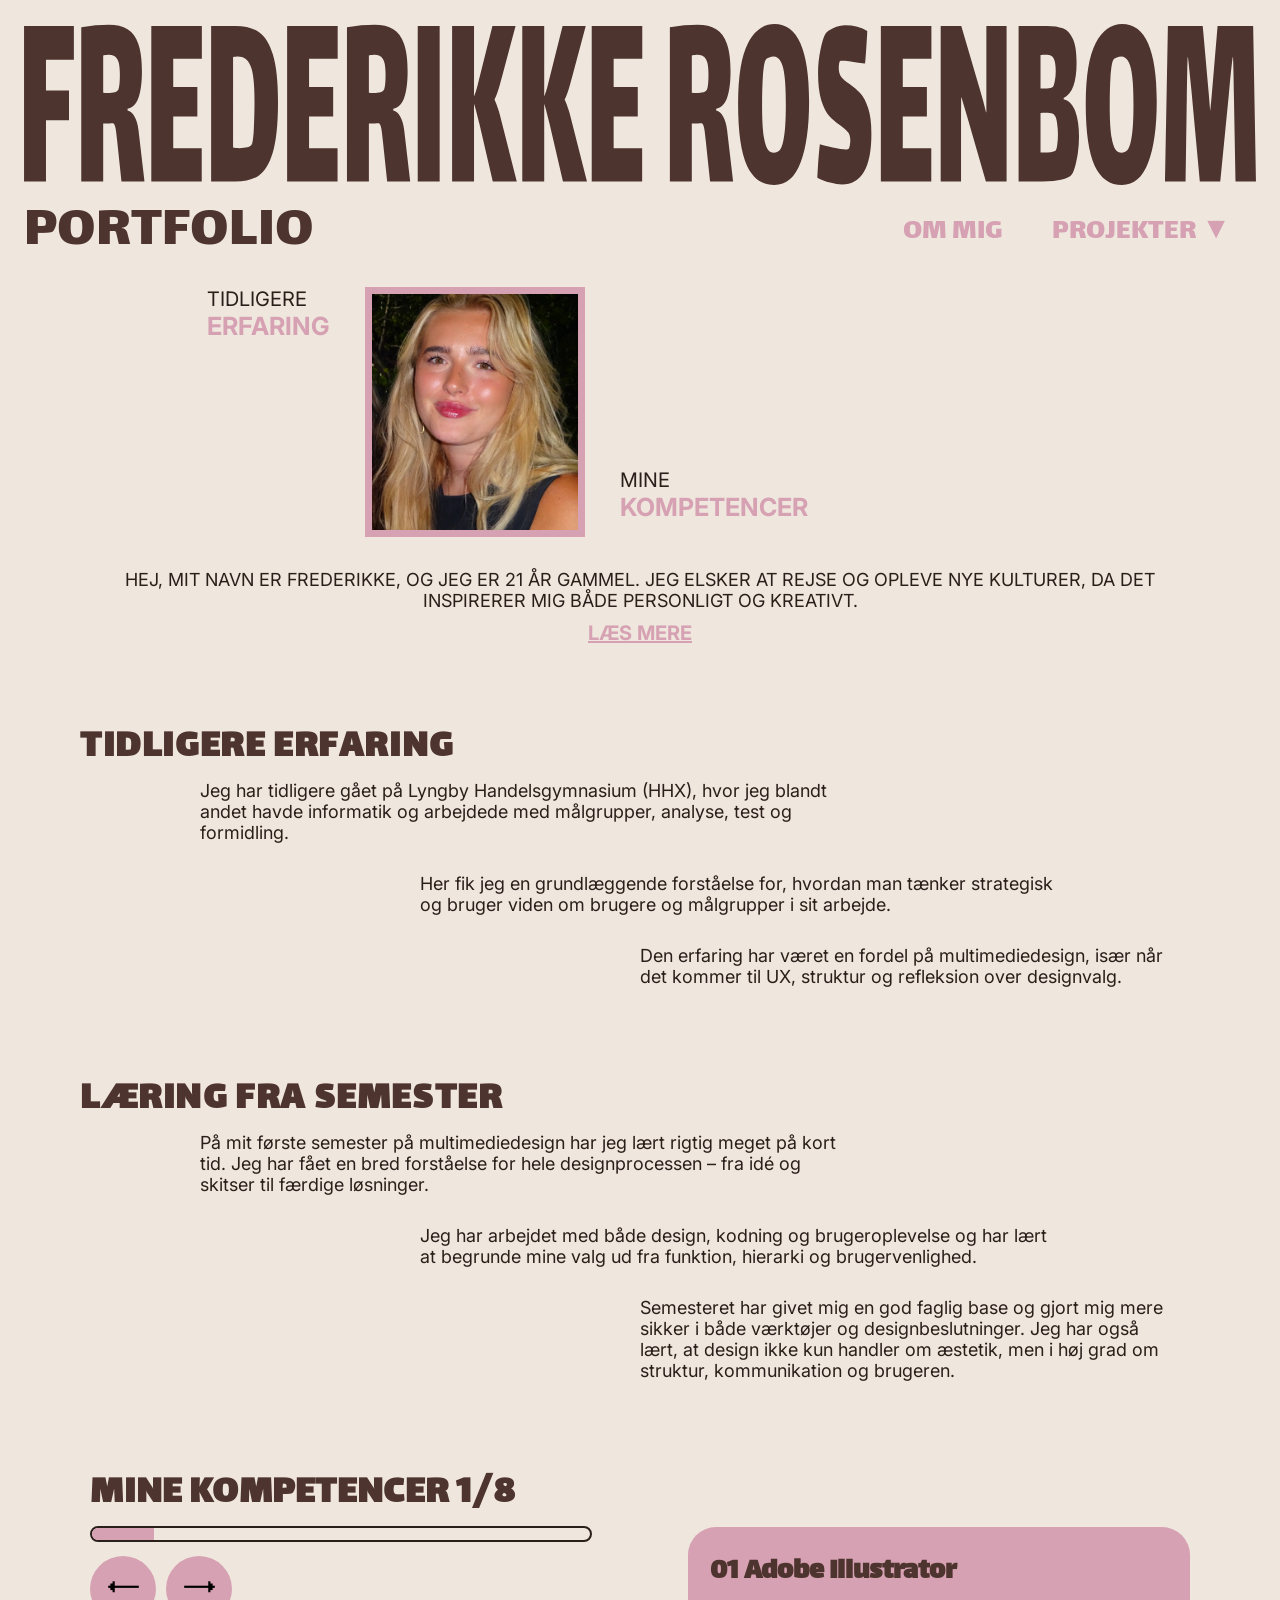
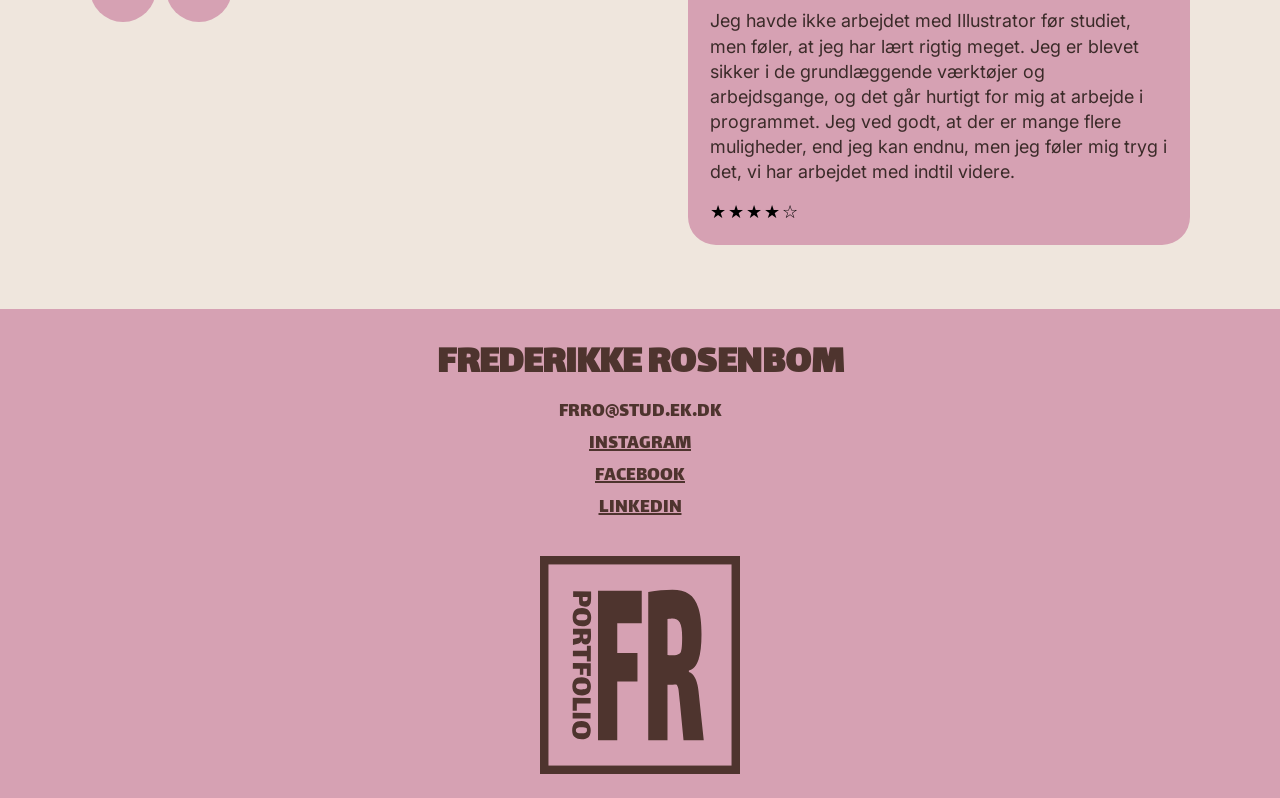
==== om-mig.html @ af4ac368 "Add files via upload" ====
<!DOCTYPE html>
<html lang="da">

<head>
    <meta charset="UTF-8">
    <meta name="viewport" content="width=device-width, initial-scale=1.0, viewport-fit=cover">
    <link rel="stylesheet" href="css/reset.css" />
    <link rel="stylesheet" href="css/custom.css" />
    <link rel="stylesheet" href="css/burger.css" />
    <link rel="stylesheet" href="css/style.css" />
    <link rel="stylesheet" href="css/general.css" />
    <link rel="stylesheet" href="css/fonts.css" />
    <link rel="icon" type="image/png" href="img/favicon_io/favicon-32x32.png" />
    <link rel="preconnect" href="https://fonts.googleapis.com">
    <link rel="preconnect" href="https://fonts.gstatic.com" crossorigin>
    <link href="https://fonts.googleapis.com/css2?family=Lalezar&display=swap" rel="stylesheet">
    <link
        href="https://fonts.googleapis.com/css2?family=Inter:ital,opsz,wght@0,14..32,100..900;1,14..32,100..900&display=swap"
        rel="stylesheet">
    <title>F.R PORTFOLIO</title>
</head>

<body>
    <header>
        <a href="index.html"><img src="img/forside/name.svg" alt="heading-frederikke-rosenbom"></a>
        <div class="navigation">
            <div class="logo">
                <a href="index.html"> PORTFOLIO </a>
            </div>
            <nav>
                <ul class="menu">
                    <li><a class="menuItem menuItem1" href="index.html">FORSIDE</a></li>
                    <li class="menuItem2"><a class="menuItem" href="om-mig.html">OM MIG</a></li>
                    <li><a class="menuItem menuItem3" href="#">PROJEKTER ▼</a>
                        <ul class="dropdown">
                            <li><a href="tema1.html">TEMA 1: INTRO UGE</a></li>
                            <li><a href="tema2.html">TEMA 2: WEB</a></li>
                            <li><a href="tema3.html">TEMA 3: UX/UI</a></li>
                            <li><a href="tema4.html">TEMA 4: ANIMATION</a></li>
                            <li><a href="tema5.html">TEMA 5: INDHOLD</a></li>
                        </ul>
                    </li>
                </ul>

                <button class="burger">
                    <span class="line"></span>
                    <span class="line"></span>
                    <span class="line"></span>
                </button>

            </nav>
        </div>
    </header>
    <main>
        <div class="om-mig1">
            <img src="img/ommig/mig.webp" alt="billede-af-frederikke">
            <p class="erfaring-link">TIDLIGERE <br><a href="#erfaring">ERFARING</a></p>
            <p class="kompetence-link">MINE <br><a href="#skills">KOMPETENCER</a></p>
        </div>
        <div class="om-mig-tekst">
            <div class="om-mig-tekst1">
                <p class="om-mig-tekst-p1">Hej, mit navn er Frederikke, og jeg er 21 år gammel. Jeg elsker at rejse og
                    opleve nye kulturer, da det
                    inspirerer mig
                    både personligt og kreativt.</p>
                <a href="#" id="mere-link">LÆS MERE</a>
            </div>
            <div id="mere">
                <h4>INSPIRATION</h4>
                <p>Jeg bliver især inspireret af farver, stemninger og måden design og kommunikation bruges forskelligt
                    rundt omkring i
                    verden, og jeg tager ofte den inspiration med mig ind i mit eget kreative arbejde.
                </p>
                <h4>FRITID</h4>
                <p>
                    I min fritid arbejder jeg som reformer-instruktør, og derudover bruger jeg meget tid på små kreative
                    hobbyer. Jeg elsker
                    at være kreativ på mange forskellige måder – alt fra at hækle og strikke til at tegne, lave smykker
                    og
                    eksperimentere
                    med andre kreative projekter. For mig handler kreativitet både om at fordybe sig og om at have
                    frihed
                    til at prøve nye
                    ting af.
                </p>
                <h4>GENERELT</h4>
                <p>
                    Jeg er generelt en kreativ person, som godt kan lide at arbejde visuelt og skabe løsninger, der både
                    har
                    personlighed og
                    fungerer i praksis. Jeg går meget op i detaljen, men også i helheden, og jeg kan godt lide at finde
                    balancen mellem
                    æstetik, stemning og funktion.
                </p>
                <a href="#" id="mindre-link">VIS MINDRE</a>
            </div>
        </div>
        <div id="erfaring">
            <h2>TIDLIGERE ERFARING</h2>
            <div class="erfaring-tekst">
                <p class="erfaring1">Jeg har tidligere gået på Lyngby Handelsgymnasium (HHX), hvor jeg blandt andet
                    havde
                    informatik og
                    arbejdede med
                    målgrupper, analyse, test og formidling. </p>
                <p class="erfaring2">Her fik jeg en grundlæggende forståelse for, hvordan man tænker
                    strategisk og
                    bruger viden om brugere og målgrupper i sit arbejde. </p>
                <p class="erfaring3">Den erfaring har været en fordel på
                    multimediedesign, især når det
                    kommer til UX, struktur og refleksion over designvalg.</p>
            </div>
        </div>

        <div id="learned">
            <h2>LÆRING FRA SEMESTER</h2>
            <div class="lesson-tekst">
                <p class="lesson1">På mit første semester på multimediedesign har jeg lært rigtig meget på kort tid. Jeg
                    har
                    fået en bred
                    forståelse for
                    hele designprocessen – fra idé og skitser til færdige løsninger.
                </p>
                <p class="lesson2">Jeg har arbejdet med både design,
                    kodning og
                    brugeroplevelse og har lært at begrunde mine valg ud fra funktion, hierarki og brugervenlighed.
                </p>
                <p class="lesson3"> Semesteret har givet mig en god faglig base og gjort mig mere sikker i både
                    værktøjer og
                    designbeslutninger. Jeg har
                    også lært, at design ikke kun handler om æstetik, men i høj grad om struktur, kommunikation og
                    brugeren.
                </p>
            </div>
        </div>

        <!-- kompetencer -->
        <div id="skills" class="skills">
            <div class="top">
                <h2>MINE KOMPETENCER <span id="page">1</span>/<span id="total">0</span></h2>

                <div class="bar">
                    <div class="bar-fill" id="barFill"></div>
                </div>

                <div class="nav">
                    <button id="prev" aria-label="Forrige">⭠</button>
                    <button id="next" aria-label="Næste">⭢</button>

                </div>
            </div>

            <div class="skills-card" aria-live="polite">
                <h3 id="title"></h3>
                <p id="text"></p>
                <div class="stars" id="stars"></div>
            </div>
        </div>




    </main>
    <footer>
        <h3>FREDERIKKE ROSENBOM</h3>
        <ul class="footer1">
            <li>FRRO@STUD.EK.DK</li>
        </ul>
        <ul class="footer2">
            <li><a href="https://www.instagram.com/frederikkerosenbom/">INSTAGRAM</a></li>
            <li><a href="https://www.facebook.com/frederikkeamalie.rosenbom">FACEBOOK</a></li>
            <li><a href="https://www.linkedin.com/in/frederikke-rosenbom-70000821b/">LINKEDIN</a></li>
        </ul>
        <img src="img/logo/logo.svg" alt="logo-f-r-portfolio">
    </footer>
    <script src="js/burger.js"></script>
    <script src="js/skills.js"></script>
    <script src="js/showMoreMe.js"></script>
    <script src="js/skip-home.js"></script>

</body>

</html>
---- css/custom.css ----
:root {
  --accent-color-rosa: #d6a1b3;
  --bg-color-beige: #efe6dd;
  --header-color-brown: #4e342e;
  --burger-bg-color-creme: #f8f3ef;
  --text-color-darkbrown: #2b1f1b;
  --hover-color-plum: #8b3a5a;
  --footer-bg-color: #d6a1b3;
  --font-lalezar: "Lalezar";
  --font-inter: "Inter";

  /**stack cards**/

  --cards: 6;
  --cardHeight: fit-content;
  --cardTopPadding: 4.5em;
  --cardMargin: 4vw;
}
---- css/burger.css ----
.burger {
  width: 40px;
  height: 20px;
  cursor: pointer;
}

.burger .line {
  display: block;
  width: 100%;
  height: 3px;
  background-color: var(--accent-color-rosa);
  margin-bottom: 5px;
  transition: 0.2s linear;
  border-radius: 20px;
}

.menu {
  display: none;
}

.burger {
  display: block;
  background-color: transparent;
  border: 0;
  flex: 0 0 auto;
}
.burger.active .line:nth-child(1) {
  transform: rotate(30deg) translate(2px, 10px);
  transition: 0.2s linear;
  background-color: var(--hover-color-plum);
}
.burger.active .line:nth-child(2) {
  opacity: 0;
  transition: 0.15s linear;
  background-color: var(--hover-color-plum);
}
.burger.active .line:nth-child(3) {
  transform: rotate(-30deg) translate(1px, -6px);
  transition: 0.2s linear;
  background-color: var(--hover-color-plum);
}
nav.active .menu {
  display: block;
  background-color: var(--burger-bg-color-creme);
  position: absolute;
  top: 3.6rem;
  right: 0;
  width: clamp(200px, 50vw, 400px);
  margin-top: 8px;
  margin-right: 10px;
  padding-top: 40px;
  border: 5px solid;
  border-color: var(--accent-color-rosa);
  padding-bottom: 20px;
}

header > nav li > a:after {
  content: "";
}
nav.active .menu li {
  margin: 0px 10px;
}

nav.active .menu .menuItem3 {
  text-decoration: none;
  font-size: 20px;
  color: var(--header-color-brown);
}

nav.active .menu .menuItem2 {
  margin-bottom: 1rem;
}
nav.active .menu .dropdown a {
  font-size: 16px;
}

nav.active .menu li {
  font-size: 18px;
  font-family: var(--font-lalezar);
  color: var(--hover-color-plum);
  letter-spacing: 0.02em;
}

@media (width > 712px) {
  .burger {
    display: none;
  }
}
---- css/style.css ----
/*********forside**********/
/*hero sektion*/
/**animation 1***/

.hero-box-styling {
  scale: 0.2;

  display: flex;
  justify-self: center;
  position: relative;
  overflow: hidden;
  position: fixed;
  left: 0%;
  top: 45%;

  transform-origin: center;
}

.hero-box-styling2 {
  display: flex;
  justify-self: center;
  position: relative;
  overflow: hidden;
  position: fixed;
  left: 0%;
  top: 45%;

  transform-origin: center;
  scale: 0.9;
}

.rise {
  animation: rise 0.6s forwards;
}

@keyframes rise {
  from {
    transform: translateY(100%);
  }
  to {
    transform: translateY(0%);
  }
}

/**animation 2***/
.scaleUp {
  /* kør kun én gang og bliv i slut-tilstand */
  animation: scaleUp 0.8s ease-out forwards;
}

@keyframes scaleUp {
  from {
    scale: 0.2;
  }
  to {
    scale: 0.9;
  }
}

/**animation 3***/

.moveUp {
  animation: moveUp 0.8s forwards;
  overflow: visible;
}

@keyframes moveUp {
  to {
    top: 2%;
  }
}

/**animation 4: nav***/
.navigation-box {
  border: 1px #2b1f1b;
  overflow: hidden;
}

.navRise {
  animation: navRise 0.6s forwards;
}

@keyframes navRise {
  from {
    transform: translateY(100%);
    opacity: 0;
  }
  to {
    transform: translateY(0%);
    opacity: 1;
  }
}
/**animation 5: content***/
.fadeIn {
  animation: fadeIn 0.8s ease-out forwards;
}
.fadeInSlow {
  animation: fadeIn 3s ease-out forwards;
}
@keyframes fadeIn {
  from {
    opacity: 0;
  }
  to {
    opacity: 1;
  }
}
/*karrusel*/
.karrusel-slide img {
  height: 175px;
  width: auto;
}

.karrusel-slide {
  display: flex;
  width: max-content;
  gap: 20px;
  animation: carrusel 40s linear infinite;
}

.karrusel {
  overflow: hidden;
  margin-inline: 1.5rem;
  mask-image: linear-gradient(to right, transparent, black 20%, black 80%, transparent);
}

@keyframes carrusel {
  from {
    transform: translateX(0);
  }
  to {
    transform: translateX(-50%); /* Flytter elementet til venstre med 50% af sin bredde - bruges når man har to ens blokke*/
  }
}
/*tekst*/
.velkomst {
  text-align: center;
  font-weight: 600;
  margin-inline: 1rem;
  margin-top: 3rem;
  font-size: 13px;
  letter-spacing: 0.02em;
  color: #4e342e;
}

/*stack cards*/
.projekter-forside {
  margin-top: 2rem;
  margin-bottom: -4rem;
  display: flex;
  justify-self: center;
  place-self: center;
  text-align: center;
}

.all-cards {
  width: 90%;
  margin: 0 auto;
}

#cards {
  list-style: none;
  padding-left: 0;
  display: grid;
  grid-template-columns: 1fr;
  grid-template-rows: repeat(var(--cards), var(--cardHeight));
  gap: var(--cardMargin);
  /* padding-bottom: calc(var(--cards) * var(--cardTopPadding)); */
  padding-bottom: 2rem;
  margin-bottom: var(--cardMargin);
}

#card1 {
  /*variable*/
  --index: 1;
}

#card2 {
  --index: 2;
}

#card3 {
  --index: 3;
}

#card4 {
  --index: 4;
}

#card5 {
  --index: 5;
}

#card6 {
  --index: 6;
  display: flex;
  justify-content: center;
  font-size: 35px;
  padding-inline: auto;
}

.card {
  position: sticky;
  top: 0;
  padding-top: calc(var(--index) * var(--cardTopPadding));
}

#card1 .card-body,
#card3 .card-body,
#card5 .card-body {
  background-color: var(--accent-color-rosa);
}

#card1 .card-body h2,
#card1 .card-body p,
#card3 .card-body h2,
#card3 .card-body p,
#card5 .card-body h2,
#card5 .card-body p,
#card2 .card-body a,
#card4 .card-body a {
  color: var(--header-color-brown);
  text-align: center;
}

#card2 .card-body,
#card4 .card-body,
#card6 .card-body {
  background-color: var(--header-color-brown);
}

#card2 .card-body h2,
#card2 .card-body p,
#card4 .card-body h2,
#card4 .card-body p,
#card1 .card-body a,
#card3 .card-body a,
#card5 .card-body a {
  color: var(--accent-color-rosa);
  text-align: center;
}

.card-body {
  box-sizing: border-box;
  padding: 30px;
  border-radius: 50px;
  box-shadow: 0 0 10px 0 #2b1f1b;
  height: var(--cardHeight);
  place-self: center;
}

.card-body p {
  margin-block: 10px;
}

.card-link {
  padding-block: 10px;
  padding-inline: 30px;
  font-family: var(--font-inter);
  font-weight: bold;
  border-radius: 20px;
  text-decoration: none;
  font-size: 14px;
  display: flex;
  justify-self: center;
  width: fit-content;
  place-self: center;
  margin-top: 15px;
  text-align: center;
}
#card6 .card-body a {
  color: var(--accent-color-rosa);
  text-align: center;
  font-family: var(--font-inter);
  font-weight: bold;
  text-decoration: none;
  font-size: 25px;
  padding-inline: 30px;
}

#card6 .card-body {
  padding-block: 20px;
}

#card1 .card-link,
#card3 .card-link,
#card5 .card-link {
  background-color: var(--header-color-brown);
}
#card2 .card-link,
#card4 .card-link {
  background-color: var(--accent-color-rosa);
}
/*****/
.karrusel,
.velkomst,
#forside h1 {
  animation: textOpacityScroll linear forwards;
  animation-timeline: view();
  animation-range: entry exit;
  position: relative;
  z-index: -1;
}
.card {
  animation: textOpacityScroll linear forwards;
  animation-timeline: view();
  animation-range: entry exit;
}

#card1 {
  animation: none;
}

/*********om mig**********/

.om-mig1 {
  display: grid;
  grid-template-columns: 1fr 1fr;
  gap: 20px;
  grid-template-rows: 2fr 1fr 2fr;
  margin-bottom: 2rem;
}

.om-mig1 .erfaring-link {
  grid-column: 2/3;
  grid-row: 1/2;
}
.om-mig1 .kompetence-link {
  grid-column: 2/3;
  grid-row: 3/4;
}
.om-mig1 img {
  width: 160px;
  height: auto;
  border: 7px solid #d6a1b3;
  grid-column: 1/2;
  grid-row: 1/4;
}

.om-mig1 p {
  align-self: center;
  font-size: 14px;
}

.uppercase {
  text-transform: uppercase;
}
.textplaceCenter {
  text-align: center;
}
.textplaceStart {
  text-align: start;
}

.om-mig1 a {
  font-weight: bold;
  color: var(--accent-color-rosa);
  text-decoration: underline;
}

.om-mig-tekst {
  margin-block: 2rem;
}
#mere-link,
#mindre-link {
  font-weight: bold;
  color: var(--accent-color-rosa);
  text-decoration: underline;
  font-family: var(--font-inter);
  font-size: 14px;
}

.om-mig-tekst p {
  margin-bottom: 20px;
}

#mere {
  margin-block: 1rem;
}

#erfaring,
#learned,
#kompetencer {
  margin-block: 2.5rem;
}

#erfaring p,
#learned p {
  margin-bottom: 10px;
}
#erfaring h2,
#learned h2,
.skills h2 {
  place-self: center;
}

/**kompetencer**/
.skills {
  max-width: 520px;
  margin: 0 auto;
  padding: 24px;
}

.top h2 {
  letter-spacing: 0.02em;
}

.bar {
  height: 12px;
  border: 2px solid #2b1f1b;
  border-radius: 999px;
  overflow: hidden;
  margin-bottom: 14px;
}

.bar-fill {
  height: 100%;
  width: 0%;
  background: var(--accent-color-rosa);
  transition: width 0.25s linear;
}

.nav {
  display: flex;
  gap: 10px;
  margin-bottom: 16px;
}

.nav button {
  border: none;
  background: var(--accent-color-rosa);
  width: 44px;
  height: 44px;
  border-radius: 999px;
  font-size: 25px;
  cursor: pointer;
}

.skills-card {
  /* border: 4px solid #2b1f1b; */
  background: var(--accent-color-rosa);
  border-radius: 28px;
  padding: 22px;
}

.skills-card h3 {
  margin: 0 0 12px;
  font-size: 22px;
  font-weight: 800;
}

.skills-card p {
  margin: 0 0 16px;
  line-height: 1.4;
  opacity: 0.9;
}

.stars {
  font-size: 18px;
  letter-spacing: 2px;
}

/********/
.om-mig1 img,
.om-mig-tekst p,
.om-mig-tekst h4,
#erfaring h2,
#erfaring p,
#learned h2,
#learned p {
  animation: textOpacityScroll linear forwards;
  animation-timeline: view();
  animation-range: entry exit;
  position: relative;
  z-index: -1;
}

.skills h2,
.skills div,
.om-mig-tekst a,
.om-mig1 p {
  animation: textOpacityScroll linear forwards;
  animation-timeline: view();
  animation-range: entry exit;
}

/*********tema**********/
/*********animationer på temasiderne**********/
.tema-main img {
  animation: imgScroll linear forwards;
  animation-timeline: view();
  animation-range: normal;
  position: relative;
  z-index: -1;
}

@keyframes imgScroll {
  0% {
    opacity: 0;
    scale: 0.8;
  }

  20% {
    opacity: 1;
    scale: 1;
  }

  80% {
    opacity: 1;
    scale: 1;
  }

  100% {
    opacity: 0;
    scale: 1;
  }
}

.tema-main h2,
.tema-main p,
.tema-main h1 {
  animation: textOpacityScroll linear forwards;
  animation-timeline: view();
  animation-range: entry exit;
  position: relative;
  z-index: -1;
}

.result a,
.proces a,
.learning a {
  animation: textOpacityScroll linear forwards;
  animation-timeline: view();
  animation-range: entry exit;
}

@keyframes textOpacityScroll {
  0% {
    opacity: 0;
  }

  20% {
    opacity: 1;
  }

  80% {
    opacity: 1;
  }

  100% {
    opacity: 0;
  }
}
header {
  animation: textOpacityScrollHeader linear forwards;
  animation-timeline: view();
  animation-range: exit;
}

@keyframes textOpacityScrollHeader {
  0% {
    opacity: 1;
  }

  100% {
    opacity: 0;
  }
}

/*******/
.tema-main {
  text-align: start;
}

.tema-h2-1 {
  display: block;
}

.tema-h2-2 {
  display: none;
}

.tema-main h2,
.tema-main h1 {
  text-align: center;
}

.tema-main div {
  margin-block: 2rem;
}
.opgave-link {
  color: var(--accent-color-rosa);
  font-family: var(--font-inter);
  font-weight: bold;
  position: sticky;
  top: 0px;
  background: transparent;
  display: block;
  justify-self: center;
  text-align: center;
}

.tema5-link {
  color: var(--accent-color-rosa);
  font-family: var(--font-inter);
  font-weight: bold;
  font-size: 16px;

  position: sticky;
  top: 0px;
  background: transparent;
  display: block;
  justify-self: center;
  text-align: center;
}

.tema-main .link-bg {
  position: sticky;
  top: 0px;
  transition: background-color 1s ease;
  margin-top: 0px;
  margin-bottom: 0px;
}
.link-bg.is-scrolled {
  position: sticky;
  top: 0px;
  background: transparent;
  margin-top: -35px;
  padding-top: calc(env(safe-area-inset-top) + 30px);
}

.opgave-link.is-scrolled {
  background: #f8f3ef;
  z-index: 1000;
  width: 113%;
  padding-block: 10px;
}

.proces img {
  height: 230px;
  object-fit: cover;
}

.tema5-link.is-scrolled {
  background: #f8f3ef;
  z-index: 1000;
  width: 113%;
  padding-block: 10px;
}

.has-fixed-opgave {
  padding-top: 60px;
}
/* På iPhone med notch → giver fx 20–44px - På andre enheder → 0px - Derfor vil du sikre, at der ALTID er mindst 15px */
.tema-main img {
  border: 7px solid #d6a1b3;
  margin-bottom: 10px;
}

.tema-main p {
  margin-bottom: 10px;
}

.result a,
.proces a,
.learning a {
  font-weight: bold;
  color: var(--accent-color-rosa);
  text-decoration: underline;
  font-family: var(--font-inter);
  font-size: 14px;
}

/*********desktop**********/
@media (width > 600px) {
  /*********forside**********/
  /*hero sektion*/

  .hero-box-styling {
    width: 20%;
    display: flex;
    justify-self: center;
    position: relative;
    overflow: hidden;
    position: fixed;
    left: 40%;
    top: 45%;

    transform-origin: center;
  }

  .hero-box-styling2 {
    width: 20%;
    display: flex;
    justify-self: center;
    position: relative;
    overflow: hidden;
    position: fixed;
    left: 40%;
    top: 45%;

    transform-origin: center;
    scale: 4.8;
  }

  @keyframes moveUp {
    to {
      top: 14%;
    }
  }

  @keyframes scaleUp {
    from {
      scale: 1;
    }
    to {
      scale: 4.8;
    }
  }

  .navRise {
    animation: navRise 0.5s forwards;
  }

  @keyframes navRise {
    0% {
      transform: translateY(70%);
      opacity: 0;
    }
    40% {
      opacity: 0.4;
    }
    100% {
      transform: translateY(0%);
      opacity: 1;
    }
  }
  .fadeInSlow {
    animation: fadeIn 30s ease-out forwards;
  }
  /*karrusel*/
  .karrusel {
    mask-image: linear-gradient(to right, transparent, black 30%, black 70%, transparent);
  }
  .karrusel-slide img {
    height: 265px;
  }
  /*tekst*/
  .velkomst {
    font-size: 20px;
    width: 500px;
    place-self: center;
    margin-top: 3rem;
    margin-bottom: 4rem;
  }
  /*sticky cards*/
  .card-body {
    padding-inline: 4rem;
  }

  .card-body p {
    font-size: 20px;
  }

  #card1 .card-body h2,
  #card1 .card-body p,
  #card1 .card-body a,
  #card2 .card-body h2,
  #card2 .card-body p,
  #card2 .card-body a,
  #card3 .card-body h2,
  #card3 .card-body p,
  #card3 .card-body a,
  #card4 .card-body h2,
  #card4 .card-body p,
  #card4 .card-body a,
  #card5 .card-body h2,
  #card5 .card-body p,
  #card5 .card-body a {
    text-align: start;
  }
  .card-body a {
    place-self: start;
    font-size: 20px;
  }

  .all-cards {
    width: 75%;
  }

  #card1 .card-link,
  #card3 .card-link,
  #card5 .card-link {
    background-color: var(--header-color-brown);
  }
  #card2 .card-link,
  #card4 .card-link {
    background-color: var(--accent-color-rosa);
  }
  .card a:hover {
    text-decoration: underline;
  }
  .card-link {
    justify-self: start;
  }
  /*********om mig**********/
  .om-mig1 {
    display: grid;
    grid-template-columns: 250px 250px 250px;
    gap: 20px;
    grid-template-rows: 2fr 1fr 2fr;
    place-self: center;
  }

  .om-mig1 .erfaring-link {
    grid-column: 1/2;
    grid-row: 1/2;
    place-self: start end;
  }
  .om-mig1 .kompetence-link {
    grid-column: 3/4;
    grid-row: 3/4;
  }
  .om-mig1 img {
    grid-column: 2/3;
    grid-row: 1/4;
    place-self: center;
    width: 220px;
    height: 250px;
    object-fit: cover;
  }

  .om-mig1 p {
    align-self: center;
    font-size: 20px;
  }

  .om-mig1 a {
    text-decoration: none;
    font-size: 25px;
  }
  .om-mig1 a:hover {
    color: var(--hover-color-plum);
    text-decoration: underline;
  }

  .om-mig-tekst p {
    margin-bottom: 10px;
  }

  #mere-link,
  #mindre-link {
    font-size: 20px;
  }

  #mere-link:hover,
  #mindre-link:hover {
    color: var(--hover-color-plum);
  }

  #erfaring,
  #learned,
  #kompetencer {
    margin-block: 4.5rem;
  }

  #erfaring h2,
  #learned h2,
  .skills h2 {
    place-self: start;
  }

  .erfaring-tekst {
    display: grid;
    grid-template-columns: 1fr 2fr 2fr 2fr 2fr 1fr;
    gap: 20px;
    width: 1100px;
  }

  .erfaring1 {
    grid-column: 2/5;
    grid-row: 1/2;
  }

  .erfaring2 {
    grid-column: 3/6;
    grid-row: 2/3;
  }

  .erfaring3 {
    grid-column: 4/7;
    grid-row: 3/4;
  }

  #learned,
  #erfaring {
    place-self: center;
  }
  .lesson-tekst {
    display: grid;
    grid-template-columns: 1fr 2fr 2fr 2fr 2fr 1fr;
    gap: 20px;
    width: 1100px;
  }

  .lesson1 {
    grid-column: 2/5;
    grid-row: 1/2;
  }

  .lesson2 {
    grid-column: 3/6;
    grid-row: 2/3;
  }

  .lesson3 {
    grid-column: 4/7;
    grid-row: 3/4;
  }

  .skills {
    display: grid;
    max-width: 1100px;
    grid-template-columns: 1fr 1fr;
    padding: 0px;
    margin-bottom: 4rem;
  }

  .skills .top {
    grid-column: 1/2;
    padding-right: 3rem;
  }
  .skills .skills-card {
    grid-column: 2/3;
    margin-top: 4rem;
    margin-left: 3rem;
  }

  .bar {
    height: 16px;
  }

  .nav button {
    width: 66px;
    height: 66px;
    font-size: 35px;
  }

  .skills-card h3 {
    font-size: 30px;
  }
  /*********tema**********/
  .opgave-link {
    font-size: 20px;
  }

  .opgave-link.is-scrolled {
    width: 128%;
  }

  .tema-main img {
    /* width: 400px; */
    width: 100%;
  }
  .result,
  .proces,
  .learning {
    display: grid;
    grid-template-columns: 1fr 1fr;
    width: 1100px;
  }

  .result h2,
  .result div,
  .learning h2,
  .learning div {
    margin-left: 2rem;
  }
  .proces h2,
  .proces div {
    margin-right: 2rem;
    grid-column: 1/2;
    grid-row: 1/2;
  }
  .proces img {
    grid-column: 2/3;
    grid-row: 1/2;
  }

  .result h2,
  .proces h2,
  .learning h2 {
    text-align: start;
  }
  .result div,
  .proces div,
  .learning div {
    text-align: start;
  }

  .tema-main div {
    margin-block: 1rem;
  }

  .result a,
  .proces a,
  .learning a {
    font-size: 16px;
  }

  .result-more,
  .proces-more,
  .learning-more {
    margin-top: 7rem;
  }
  .tema-h2-1 {
    display: none;
  }

  .tema-h2-2 {
    display: block;
  }
  .proces img {
    height: 400px;
    object-fit: cover;
    overflow: hidden;
  }

  .opgave-link {
    margin-bottom: 4rem;
  }
}
---- css/general.css ----
body {
  background-color: var(--bg-color-beige);
  max-width: 1440px;
  margin: 0 auto;
}

/*********header**********/
header {
  padding: 1.5rem;
  font-family: var(--font-lalezar);
  padding-top: calc(env(safe-area-inset-top) + 1.5rem);
}

header ul {
  list-style: none;
}
header a {
  text-decoration: none;
  color: var(--hover-color-plum);
}
.logo a {
  font-size: 30px;
  color: var(--header-color-brown);
}

.navigation {
  display: flex;
  align-items: center;
  justify-content: space-between;
}

header nav {
  z-index: 1000;
}

/*********main**********/
main {
  padding-inline: 1.5rem;
  max-width: 1200px;
  margin: 0 auto;
}
/*********footer**********/
footer {
  background-color: var(--footer-bg-color);
  font-family: var(--font-lalezar);
  color: var(--header-color-brown);
  text-align: center;
  padding-block: 1.5rem;
}

footer ul {
  list-style: none;
}

footer ul a {
  color: var(--header-color-brown);
}

footer img {
  width: 100px;
  height: auto;
  place-self: center;
  margin-inline: auto;
  display: flex;
  justify-self: center;
}

/******************************/

/********tekst*********/
h1 {
  font-family: var(--font-lalezar);
  color: var(--header-color-brown);
  font-size: 32px;
}
h2 {
  font-family: var(--font-lalezar);
  color: var(--header-color-brown);
  letter-spacing: 0.04em;
  font-size: 24px;
}
h3 {
  font-family: var(--font-lalezar);
  color: var(--header-color-brown);

  font-size: 25px;
}

h4 {
  font-family: var(--font-lalezar);
  color: var(--header-color-brown);
  font-size: 18px;
}
p {
  font-family: var(--font-inter);
  color: var(--text-color-darkbrown);
  font-size: 14px;
}

/****/
.hide {
  display: none;
}

@media (width > 600px) {
  /*********menu**********/
  header {
    padding-bottom: 0.5rem;
  }
  .menuItem1 {
    display: none;
  }
  .menu {
    display: flex;
    align-items: center;
  }

  header a {
    color: var(--accent-color-rosa);
  }

  .logo a {
    font-size: 60px;
  }

  header a:hover {
    color: var(--hover-color-plum);
    text-decoration: underline;
  }
  header .logo a:hover {
    text-decoration: none;
  }
  nav ul li {
    display: inline-block;
    position: relative;
  }
  nav ul li a {
    display: block;
    padding: 5px 25px;
    font-size: 30px;
  }

  nav ul li ul.dropdown li {
    display: block;
  }

  nav ul li ul.dropdown {
    width: 100%;
    background-color: var(--burger-bg-color-creme);
    border: 5px solid #8b3a5a;
    position: absolute;
    z-index: 999;
    display: none;
  }
  nav ul li:hover ul.dropdown {
    display: block;
  }

  .dropdown a {
    font-size: 17px;
  }

  /******************************/
  main {
    padding-inline: 2.5rem;
  }

  footer h3 {
    font-size: 40px;
  }
  footer li {
    font-size: 20px;
  }

  footer img {
    margin-top: 2rem;
    width: 200px;
  }
  /**************tekst****************/
  h1 {
    font-size: 60px;
  }
  h2 {
    font-size: 40px;
  }
  h3 {
    font-size: 30px;
  }
  h4 {
    font-size: 25px;
  }
  p {
    font-size: 18px;
  }

  a:hover {
    color: var(--hover-color-plum);
  }
}
---- css/fonts.css ----
.lalezar-regular {
  font-family: "Lalezar", sans-serif;
  font-weight: 400;
  font-style: normal;
}

/* <weight>: Use a value from 100 to 900*/

.inter {
  font-family: "Inter", sans-serif;
  font-optical-sizing: auto;
  font-weight: 400;
  font-style: normal;
}
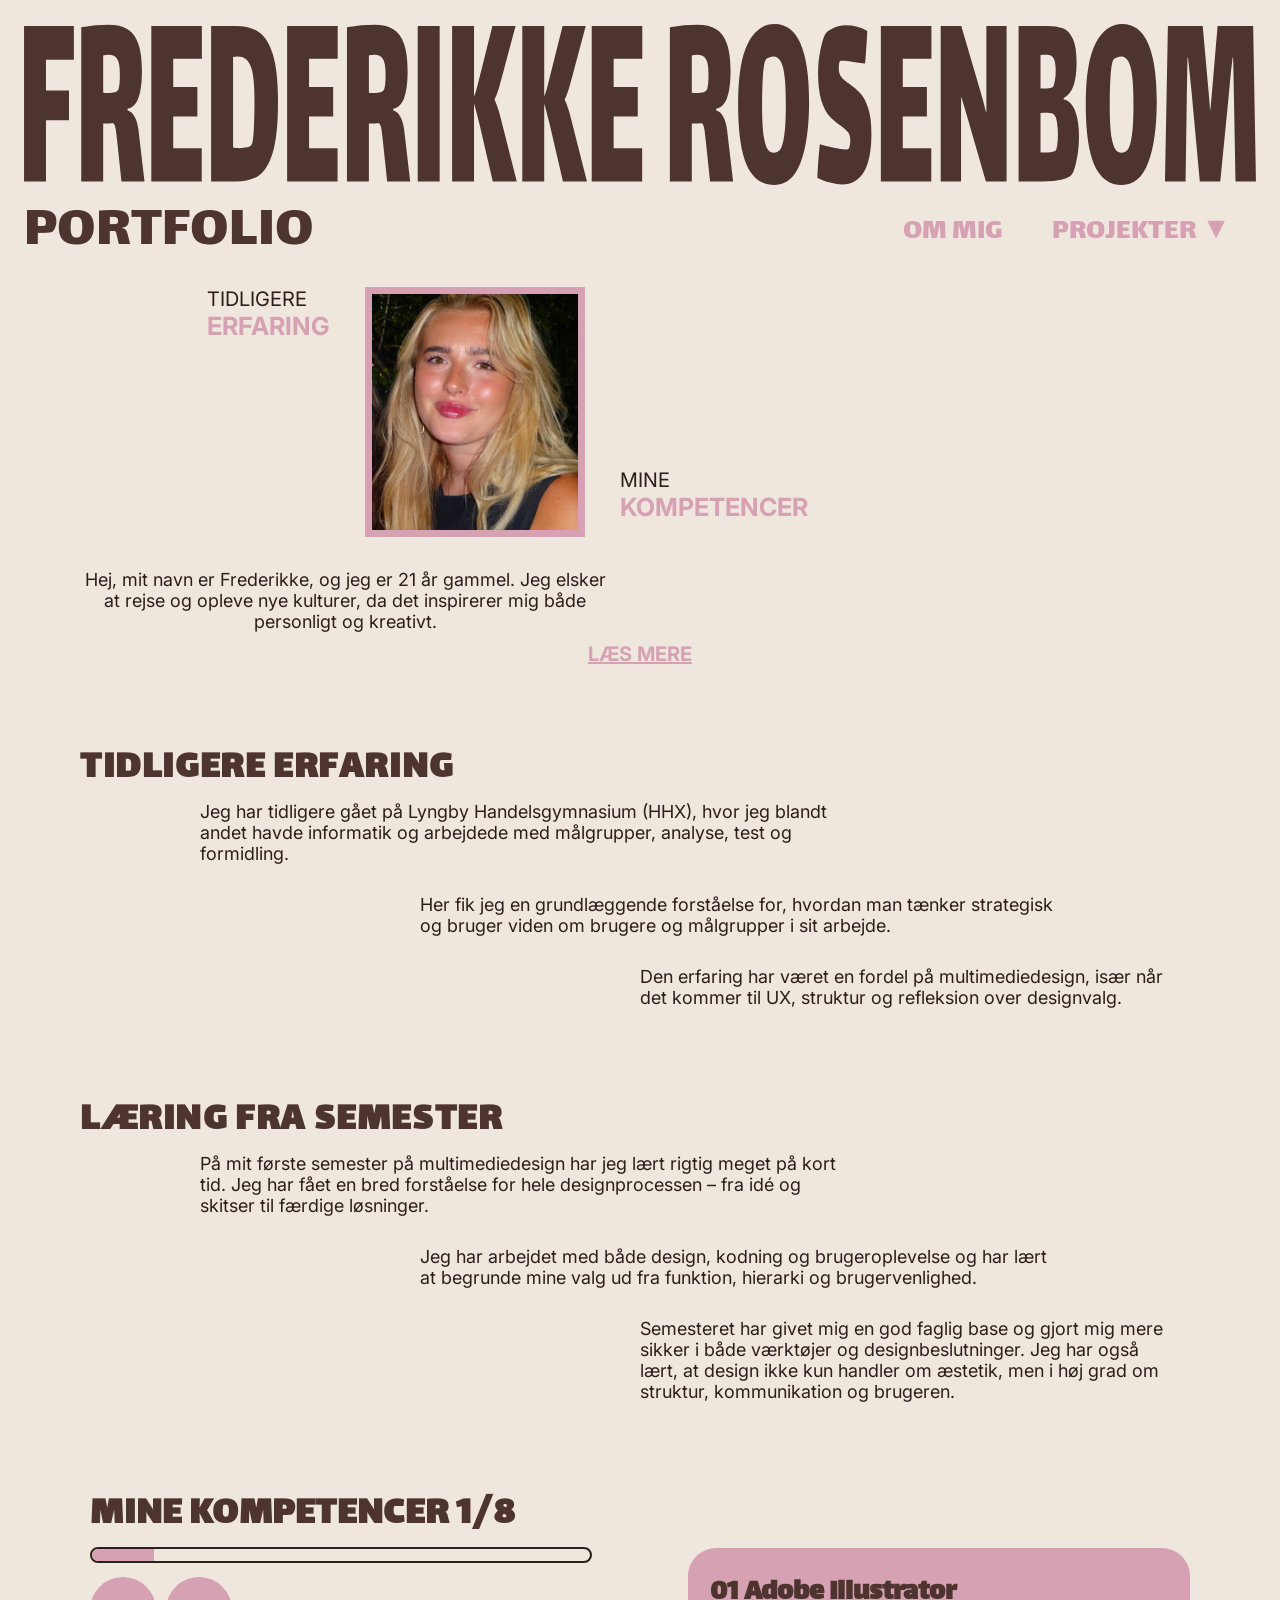
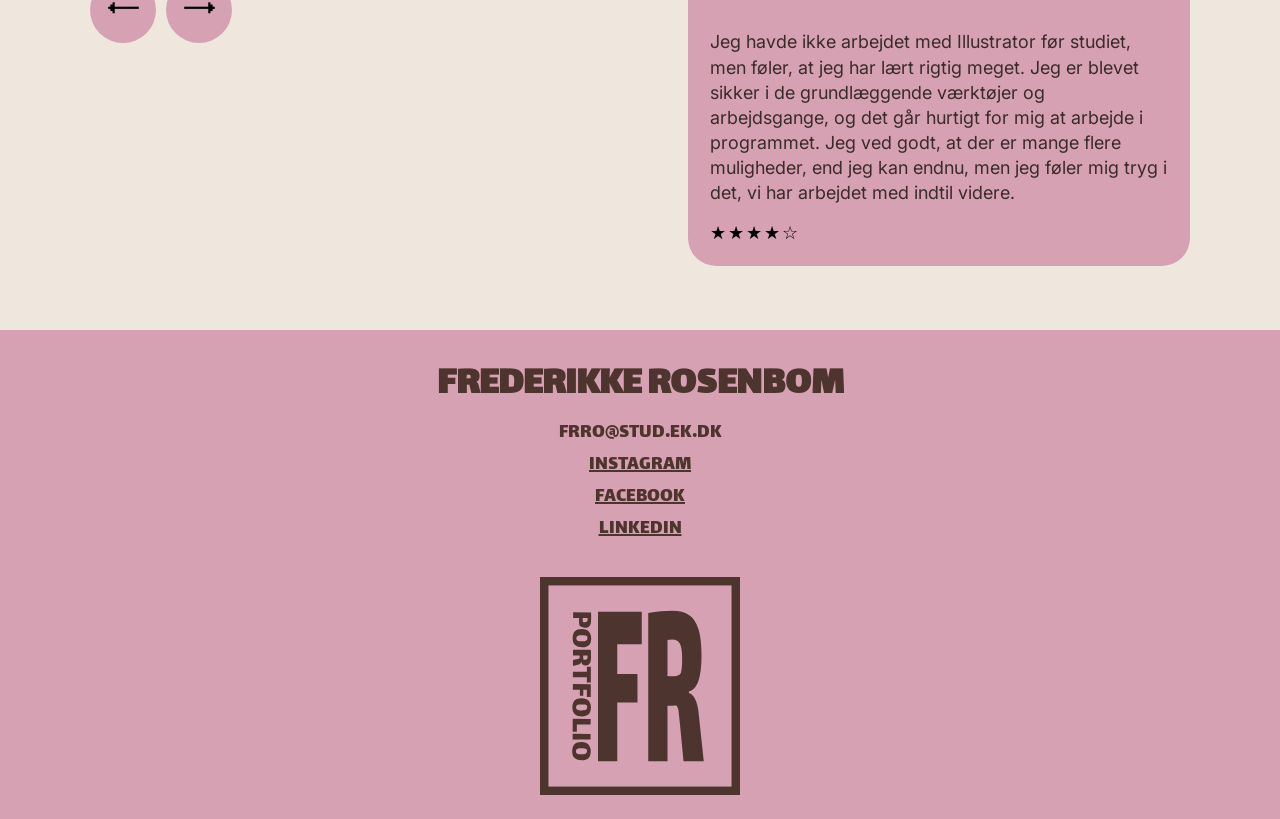
==== commit aace0813: "Add files via upload" ====
--- a/om-mig.html
+++ b/om-mig.html
@@ -33,11 +33,11 @@
                     <li class="menuItem2"><a class="menuItem" href="om-mig.html">OM MIG</a></li>
                     <li><a class="menuItem menuItem3" href="#">PROJEKTER ▼</a>
                         <ul class="dropdown">
-                            <li><a href="tema1.html">TEMA 1: INTRO UGE</a></li>
-                            <li><a href="tema2.html">TEMA 2: WEB</a></li>
-                            <li><a href="tema3.html">TEMA 3: UX/UI</a></li>
-                            <li><a href="tema4.html">TEMA 4: ANIMATION</a></li>
-                            <li><a href="tema5.html">TEMA 5: INDHOLD</a></li>
+                            <li><a href="tema1.html">CASE 1: INTRO UGE</a></li>
+                            <li><a href="tema2.html">CASE 2: WEB</a></li>
+                            <li><a href="tema3.html">CASE 3: UX/UI</a></li>
+                            <li><a href="tema4.html">CASE 4: ANIMATION</a></li>
+                            <li><a href="tema5.html">CASE 5: INDHOLD</a></li>
                         </ul>
                     </li>
                 </ul>
@@ -65,34 +65,45 @@
                     både personligt og kreativt.</p>
                 <a href="#" id="mere-link">LÆS MERE</a>
             </div>
-            <div id="mere">
-                <h4>INSPIRATION</h4>
-                <p>Jeg bliver især inspireret af farver, stemninger og måden design og kommunikation bruges forskelligt
-                    rundt omkring i
-                    verden, og jeg tager ofte den inspiration med mig ind i mit eget kreative arbejde.
-                </p>
-                <h4>FRITID</h4>
-                <p>
-                    I min fritid arbejder jeg som reformer-instruktør, og derudover bruger jeg meget tid på små kreative
-                    hobbyer. Jeg elsker
-                    at være kreativ på mange forskellige måder – alt fra at hækle og strikke til at tegne, lave smykker
-                    og
-                    eksperimentere
-                    med andre kreative projekter. For mig handler kreativitet både om at fordybe sig og om at have
-                    frihed
-                    til at prøve nye
-                    ting af.
-                </p>
-                <h4>GENERELT</h4>
-                <p>
-                    Jeg er generelt en kreativ person, som godt kan lide at arbejde visuelt og skabe løsninger, der både
-                    har
-                    personlighed og
-                    fungerer i praksis. Jeg går meget op i detaljen, men også i helheden, og jeg kan godt lide at finde
-                    balancen mellem
-                    æstetik, stemning og funktion.
-                </p>
-                <a href="#" id="mindre-link">VIS MINDRE</a>
+            <div id="mere" class="omMigMere">
+                <div class="omMigMere1">
+                    <h4>INSPIRATION</h4>
+                    <p>Jeg bliver især inspireret af farver, stemninger og måden design og kommunikation bruges
+                        forskelligt
+                        rundt omkring i
+                        verden, og jeg tager ofte den inspiration med mig ind i mit eget kreative arbejde.
+                    </p>
+                </div>
+                <div class="omMigMere2">
+                    <h4>FRITID</h4>
+                    <p>
+                        I min fritid arbejder jeg som reformer-instruktør, og derudover bruger jeg meget tid på små
+                        kreative
+                        hobbyer. Jeg elsker
+                        at være kreativ på mange forskellige måder – alt fra at hækle og strikke til at tegne, lave
+                        smykker
+                        og
+                        eksperimentere
+                        med andre kreative projekter. For mig handler kreativitet både om at fordybe sig og om at have
+                        frihed
+                        til at prøve nye
+                        ting af.
+                    </p>
+                </div>
+                <div class="omMigMere3">
+                    <h4>GENERELT</h4>
+                    <p>
+                        Jeg er generelt en kreativ person, som godt kan lide at arbejde visuelt og skabe løsninger, der
+                        både
+                        har
+                        personlighed og
+                        fungerer i praksis. Jeg går meget op i detaljen, men også i helheden, og jeg kan godt lide at
+                        finde
+                        balancen mellem
+                        æstetik, stemning og funktion.
+                    </p>
+                    <a href="#" id="mindre-link">VIS MINDRE</a>
+                </div>
             </div>
         </div>
         <div id="erfaring">
--- a/css/style.css
+++ b/css/style.css
@@ -351,6 +351,9 @@
 .textplaceStart {
   text-align: start;
 }
+.placeselfcenter {
+  place-self: center;
+}
 
 .om-mig1 a {
   font-weight: bold;
@@ -392,6 +395,10 @@
 #learned h2,
 .skills h2 {
   place-self: center;
+}
+
+.erfaring-tekst .lesson-tekst {
+  margin-left: 1rem;
 }
 
 /**kompetencer**/
@@ -804,6 +811,7 @@
     justify-self: start;
   }
   /*********om mig**********/
+
   .om-mig1 {
     display: grid;
     grid-template-columns: 250px 250px 250px;
@@ -844,6 +852,30 @@
     text-decoration: underline;
   }
 
+  .omMigMere {
+    display: grid;
+    grid-template-columns: 1fr 2fr 2fr 2fr 2fr 1fr;
+    gap: 20px;
+    width: 1100px;
+  }
+
+  .omMigMere1 {
+    grid-column: 2/5;
+    grid-row: 1/2;
+  }
+
+  .omMigMere2 {
+    grid-column: 3/6;
+    grid-row: 2/3;
+  }
+
+  .omMigMere3 {
+    grid-column: 4/7;
+    grid-row: 3/4;
+  }
+  .om-mig-tekst-p1 {
+    max-width: 530px;
+  }
   .om-mig-tekst p {
     margin-bottom: 10px;
   }
